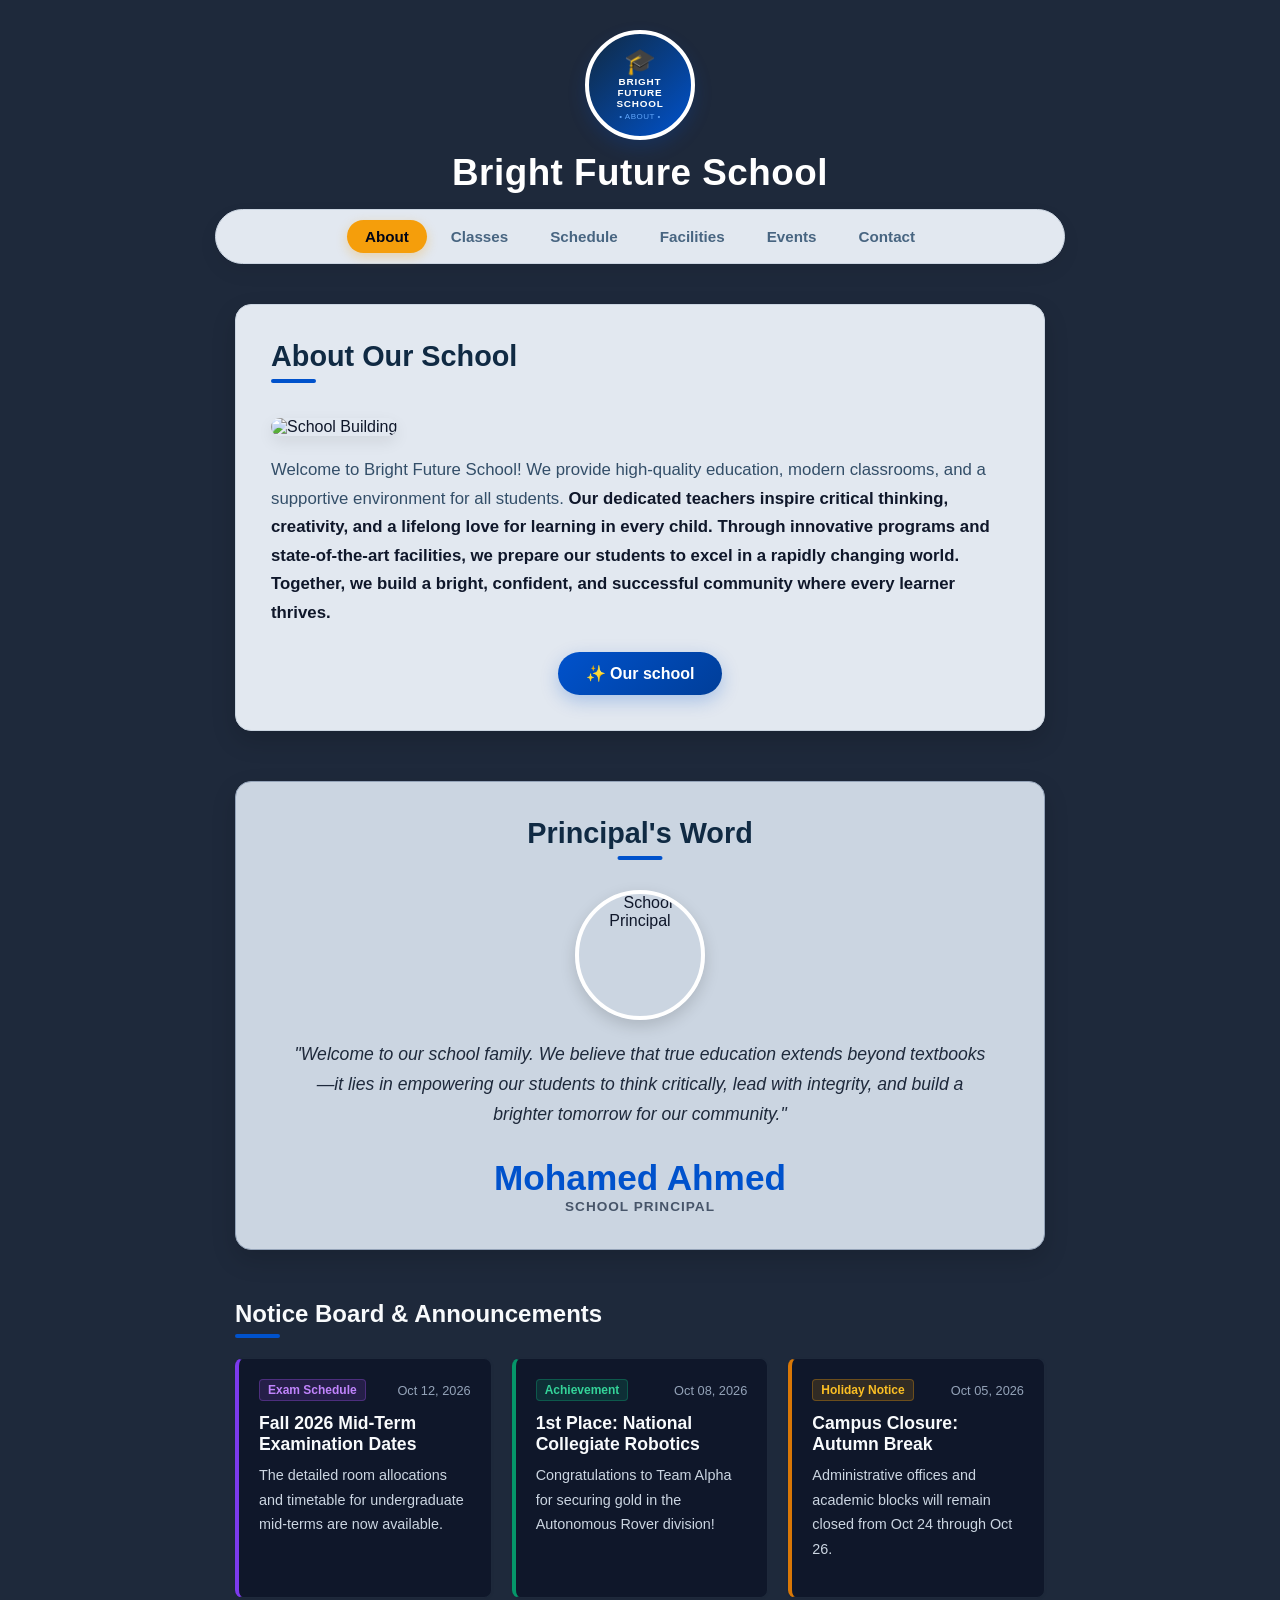
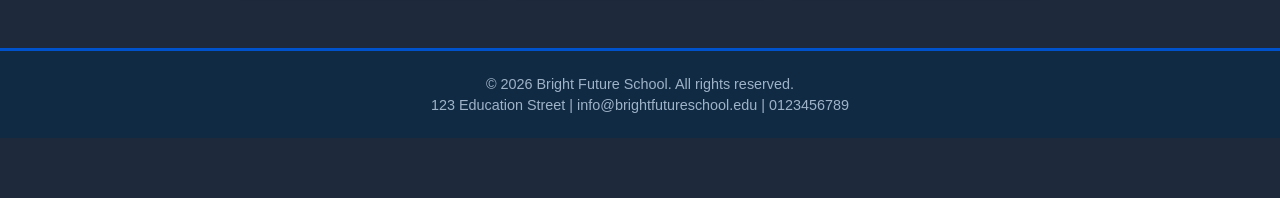
==== index.html @ 0cb7887f "Change body background color to lighter dark blue" ====
<!DOCTYPE html>
<html lang="en">
<head>
    <title>Bright Future School - Home</title>
    <meta charset="utf-8">
    <meta name="viewport" content="width=device-width, initial-scale=1.0">

    <style>
        /* --- RESET & BASE STYLES --- */
        * {
            margin: 0;
            padding: 0;
            box-sizing: border-box;
            font-family: 'Segoe UI', Tahoma, Geneva, Verdana, sans-serif;
            scroll-behavior: smooth;
        }

        body {
            background: #1e293b; /* Lighter dark blue (Slate 800) */
            color: #f8fafc;
            min-height: 100vh;
            padding-bottom: 60px;
        }

        /* --- BRANDING & HEADER --- */
        .header-container {
            display: flex;
            flex-direction: column;
            align-items: center;
            padding: 30px 20px 15px 20px;
            gap: 12px;
        }

        /* Circular Logo Styling */
        .school-logo {
            width: 110px;
            height: 110px;
            border-radius: 50%;
            background: linear-gradient(135deg, #102a43, #0052cc);
            border: 4px solid #ffffff;
            box-shadow: 0 8px 18px rgba(0, 82, 204, 0.2);
            display: flex;
            flex-direction: column;
            justify-content: center;
            align-items: center;
            text-align: center;
            color: #ffffff;
            padding: 10px;
            transition: transform 0.3s ease;
        }

        .school-logo:hover {
            transform: scale(1.05) rotate(2deg);
        }

        .logo-icon {
            font-size: 1.6rem;
            line-height: 1;
            margin-bottom: 2px;
        }

        .logo-text {
            font-size: 0.62rem;
            font-weight: 800;
            text-transform: uppercase;
            letter-spacing: 0.8px;
            line-height: 1.1;
        }

        .logo-section-tag {
            font-size: 0.5rem;
            color: #60a5fa;
            text-transform: uppercase;
            letter-spacing: 0.5px;
            margin-top: 2px;
        }

        h1 {
            text-align: center;
            font-size: 2.3rem;
            color: #ffffff;
            font-weight: 800;
            letter-spacing: 0.5px;
        }

        /* --- STYLISH NAVIGATION BAR --- */
        nav {
            background: #e2e8f0;
            max-width: 850px;
            margin: 0 auto 40px auto;
            padding: 10px 15px;
            border-radius: 50px;
            box-shadow: 0 8px 20px rgba(0, 0, 0, 0.06);
            display: flex;
            justify-content: center;
            align-items: center;
            flex-wrap: wrap;
            gap: 6px;
            border: 1px solid #cbd5e1;
            position: sticky;
            top: 15px;
            z-index: 1000;
        }

        nav a {
            color: #486581;
            text-decoration: none;
            font-weight: 600;
            font-size: 0.95rem;
            padding: 8px 18px;
            border-radius: 25px;
            transition: all 0.25s ease-in-out;
        }

        nav a:hover {
            color: #0f172a;
            background-color: #cbd5e1;
        }

        nav a.active {
            color: #020617;
            background-color: #f59e0b;
            box-shadow: 0 4px 12px rgba(245, 158, 11, 0.3);
        }

        /* --- CONTENT CARD CONTAINER --- */
        .content-box {
            max-width: 850px;
            margin: 0 auto 50px auto;
            padding: 0 20px;
        }

        section#about {
            background: #e2e8f0; /* Slate Silver Section */
            border-radius: 16px;
            padding: 35px;
            box-shadow: 0 10px 25px rgba(0, 0, 0, 0.15);
            border: 1px solid #cbd5e1;
            color: #0f172a;
        }

        section h2 {
            font-size: 1.8rem;
            color: #102a43;
            margin-bottom: 20px;
            position: relative;
            padding-bottom: 10px;
        }

        section h2::after {
            content: '';
            position: absolute;
            bottom: 0;
            left: 0;
            width: 45px;
            height: 4px;
            background: #0052cc;
            border-radius: 2px;
        }

        .section-img {
            width: 100%;
            height: 280px;
            object-fit: cover;
            border-radius: 12px;
            margin: 15px 0 20px 0;
            box-shadow: 0 6px 16px rgba(0, 0, 0, 0.08);
        }

        section p {
            font-size: 1.05rem;
            line-height: 1.7;
            color: #334e68;
        }

        /* Highlighted Sentence Styles: Bold Navy Blue */
        section#about p span {
            color: #0f172a !important;
            font-weight: 700;
        }

        /* --- PRINCIPAL SECTION STYLES --- */
.principal-section {
    background: #cbd5e1; /* Gray background */
    border-radius: 16px;
    padding: 35px;
    box-shadow: 0 10px 25px rgba(0, 0, 0, 0.15);
    border: 1px solid #94a3b8;
    color: #0f172a;
    display: flex;
    flex-direction: column;
    align-items: center;
    text-align: center;
}

.principal-section h2 {
    font-size: 1.8rem;
    color: #102a43;
    margin-bottom: 20px;
    position: relative;
    padding-bottom: 10px;
    width: 100%;
}

.principal-section h2::after {
    content: '';
    position: absolute;
    bottom: 0;
    left: 50%;
    transform: translateX(-50%);
    width: 45px;
    height: 4px;
    background: #0052cc;
    border-radius: 2px;
}

.principal-img {
    width: 130px;
    height: 130px;
    border-radius: 50%;
    object-fit: cover;
    border: 4px solid #ffffff;
    box-shadow: 0 6px 16px rgba(0, 0, 0, 0.15);
    margin: 10px 0 20px 0;
}

.principal-quote {
    font-size: 1.1rem;
    line-height: 1.7;
    color: #1e293b;
    font-style: italic;
    max-width: 700px;
    margin-bottom: 20px;
}

.principal-signature {
    margin-top: 10px;
}

.signature-name {
    font-family: 'Brush Script MT', 'Caveat', cursive, sans-serif;
    font-size: 2.2rem;
    color: #0052cc;
    font-weight: bold;
    line-height: 1;
}

.signature-title {
    font-size: 0.85rem;
    font-weight: 700;
    color: #475569;
    text-transform: uppercase;
    letter-spacing: 1px;
    margin-top: 4px;
}
        /* --- AI GALLERY BUTTON --- */
        .btn-container {
            margin-top: 25px;
            text-align: center;
        }

        .ai-btn {
            background: linear-gradient(135deg, #0052cc, #003e99);
            color: #ffffff;
            font-size: 1rem;
            font-weight: 600;
            padding: 12px 28px;
            border: none;
            border-radius: 30px;
            cursor: pointer;
            box-shadow: 0 6px 18px rgba(0, 82, 204, 0.25);
            transition: all 0.3s ease;
            display: inline-flex;
            align-items: center;
            gap: 8px;
        }

        .ai-btn:hover {
            background: linear-gradient(135deg, #003e99, #102a43);
            transform: translateY(-2px);
            box-shadow: 0 8px 22px rgba(0, 82, 204, 0.35);
        }

        /* Hidden Gallery Grid */
        .ai-gallery {
            display: none;
            grid-template-columns: repeat(auto-fit, minmax(220px, 1fr));
            gap: 15px;
            margin-top: 25px;
            padding-top: 20px;
            border-top: 1px solid #cbd5e1;
        }

        .ai-gallery.show {
            display: grid;
            animation: fadeIn 0.5s ease-in-out;
        }

        .gallery-card {
            background: #ffffff;
            border-radius: 12px;
            overflow: hidden;
            box-shadow: 0 4px 12px rgba(0, 0, 0, 0.05);
            border: 1px solid #cbd5e1;
        }

        .gallery-card img {
            width: 100%;
            height: 160px;
            object-fit: cover;
        }

        .gallery-card p {
            padding: 10px 12px;
            font-size: 0.88rem;
            font-weight: 600;
            text-align: center;
            color: #243b53;
        }

        @keyframes fadeIn {
            from { opacity: 0; transform: translateY(10px); }
            to { opacity: 1; transform: translateY(0); }
        }

        /* --- ANNOUNCEMENTS SECTION STYLES --- */
        .announcements-container {
            font-family: system-ui, -apple-system, sans-serif;
            max-width: 850px;
            margin: 0 auto;
            padding: 0 20px;
        }

        .section-header {
            display: flex;
            justify-content: space-between;
            align-items: center;
            margin-bottom: 20px;
        }

        .section-header h2 {
            font-size: 1.5rem;
            color: #f8fafc;
            margin: 0;
        }

        .cards-grid {
            display: grid;
            grid-template-columns: repeat(auto-fit, minmax(250px, 1fr));
            gap: 20px;
        }

        .announcement-card {
            background: #0f172a;
            border: 1px solid #1e293b;
            border-left-width: 4px;
            border-radius: 8px;
            padding: 20px;
            display: flex;
            flex-direction: column;
            box-shadow: 0 1px 3px rgba(0,0,0,0.05);
            transition: transform 0.2s ease, box-shadow 0.2s ease;
        }

        .announcement-card:hover {
            transform: translateY(-2px);
            box-shadow: 0 10px 15px -3px rgba(0,0,0,0.3);
        }

        .exam-border { border-left-color: #7c3aed; }
        .achievement-border { border-left-color: #059669; }
        .holiday-border { border-left-color: #d97706; }

        .card-meta {
            display: flex;
            justify-content: space-between;
            align-items: center;
            margin-bottom: 12px;
        }

        .pill-exam { 
            background: rgba(168, 85, 247, 0.15); 
            color: #c084fc; 
            border: 1px solid rgba(168, 85, 247, 0.3); 
            font-size: 0.75rem; font-weight: 700; padding: 3px 8px; border-radius: 4px;
        }

        .pill-achievement { 
            background: rgba(16, 185, 129, 0.15); 
            color: #34d399; 
            border: 1px solid rgba(16, 185, 129, 0.3); 
            font-size: 0.75rem; font-weight: 700; padding: 3px 8px; border-radius: 4px;
        }

        .pill-holiday { 
            background: rgba(245, 158, 11, 0.15); 
            color: #fbbf24; 
            border: 1px solid rgba(245, 158, 11, 0.3); 
            font-size: 0.75rem; font-weight: 700; padding: 3px 8px; border-radius: 4px;
        }

        time {
            font-size: 0.8rem;
            color: #94a3b8;
        }

        .announcement-card h3 {
            color: #f8fafc;
            font-size: 1.1rem;
            margin-bottom: 8px;
        }

        .announcement-card p {
            color: #cbd5e1;
            font-size: 0.9rem;
            margin-bottom: 16px;
        }

        /* Footer Styling */
        footer {
            background-color: #102a43;
            color: #9fb3c8;
            text-align: center;
            padding: 20px;
            font-size: 0.9rem;
            margin-top: 50px;
            border-top: 3px solid #0052cc;
        }

        footer p {
            margin: 5px 0;
        }

        /* --- RESPONSIVE DESIGN --- */
        @media (max-width: 600px) {
            h1 { font-size: 1.8rem; }
            nav { border-radius: 16px; padding: 8px; }
            nav a { padding: 6px 12px; font-size: 0.85rem; }
            .school-logo { width: 95px; height: 95px; }
            .logo-text { font-size: 0.55rem; }
        }
    </style>
</head>
<body>

    <!-- Header with Circle Logo -->
    <div class="header-container">
        <div class="school-logo">
            <span class="logo-icon">🎓</span>
            <span class="logo-text">Bright Future<br>School</span>
            <span class="logo-section-tag">• ABOUT •</span>
        </div>
        <h1>Bright Future School</h1>
    </div>

    <!-- Navigation bar -->
    <nav>
        <a href="index.html" class="active">About</a>
        <a href="classes.html">Classes</a>
        <a href="schedule.html">Schedule</a>
        <a href="facilities.html">Facilities</a>
        <a href="events.html">Events</a>
        <a href="contact.html">Contact</a>
    </nav>

    <!-- Section 1: Main Content Box -->
    <div class="content-box">
        <section id="about">
            <h2>About Our School</h2>
            <img src="https://images.unsplash.com/photo-1580582932707-520aed937b7b?auto=format&fit=crop&w=600&h=200&q=80" alt="School Building" class="section-img">
            <p> Welcome to Bright Future School! We provide high-quality education, modern classrooms, and a supportive environment for all students. 
                <span>Our dedicated teachers inspire critical thinking, creativity, and a lifelong love for learning in every child.</span> 
                <span>Through innovative programs and state-of-the-art facilities, we prepare our students to excel in a rapidly changing world.</span> 
                <span>Together, we build a bright, confident, and successful community where every learner thrives.</span>
            </p>

            <!-- Interactive AI Photos Button -->
            <div class="btn-container">
                <button class="ai-btn" onclick="toggleGallery()">✨ Our school</button>
            </div>

            <!-- AI Photo Gallery Section -->
            <div class="ai-gallery" id="aiGallery">
                <div class="gallery-card">
                    <img src="https://images.unsplash.com/photo-1562774053-701939374585?auto=format&fit=crop&w=500&q=80" alt="AI Science Campus">
                    <p>Modern Science Wing</p>
                </div>
                
                <div class="gallery-card">
                    <img src="https://images.unsplash.com/photo-1509062522246-3755977927d7?auto=format&fit=crop&w=500&q=80" alt="AI Smart Classroom">
                    <p>Interactive Smart Lab</p>
                </div>
            </div>
        </section>
    </div>
    <!-- Section 2: Principal's Message -->
    <div class="content-box">
        <section class="principal-section">
            <h2>Principal's Word</h2>
            
            <!-- Male Principal Photo -->
            <img src="https://images.unsplash.com/photo-1560250097-0b93528c311a?auto=format&fit=crop&w=300&h=300&q=80" alt="School Principal" class="principal-img">
            
            <!-- Principal's Quote -->
            <p class="principal-quote">
                "Welcome to our school family. We believe that true education extends beyond textbooks—it lies in empowering our students to think critically, lead with integrity, and build a brighter tomorrow for our community."
            </p>
            
            <!-- Principal Signature -->
            <div class="principal-signature">
                <div class="signature-name">Mohamed Ahmed</div>
                <div class="signature-title">School Principal</div>
            </div>
        </section>
    </div>

    <!-- Section 3: Notice Board & Announcements -->
    <section class="announcements-container">
        <div class="section-header">
            <h2>Notice Board & Announcements</h2>
        </div>

        <div class="cards-grid">
            <!-- Exam Schedule Card -->
            <article class="announcement-card exam-border">
                <div class="card-meta">
                    <span class="pill pill-exam">Exam Schedule</span>
                    <time>Oct 12, 2026</time>
                </div>
                <h3>Fall 2026 Mid-Term Examination Dates</h3>
                <p>The detailed room allocations and timetable for undergraduate mid-terms are now available.</p>
                <div class="card-footer"></div>
            </article>

            <!-- Achievement Card -->
            <article class="announcement-card achievement-border">
                <div class="card-meta">
                    <span class="pill pill-achievement">Achievement</span>
                    <time>Oct 08, 2026</time>
                </div>
                <h3>1st Place: National Collegiate Robotics</h3>
                <p>Congratulations to Team Alpha for securing gold in the Autonomous Rover division!</p>
                <div class="card-footer"></div>
            </article>

            <!-- Holiday Reminder Card -->
            <article class="announcement-card holiday-border">
                <div class="card-meta">
                    <span class="pill pill-holiday">Holiday Notice</span>
                    <time>Oct 05, 2026</time>
                </div>
                <h3>Campus Closure: Autumn Break</h3>
                <p>Administrative offices and academic blocks will remain closed from Oct 24 through Oct 26.</p>
                <div class="card-footer"></div>
            </article>
        </div>
    </section>

    <!-- Footer -->
    <footer>
        <div class="footer-content">
            <p>&copy; 2026 Bright Future School. All rights reserved.</p>
            <p>123 Education Street | info@brightfutureschool.edu | 0123456789</p>
        </div>
    </footer>

    <!-- Script to Handle Photo Display -->
    <script>
        function toggleGallery() {
            const gallery = document.getElementById('aiGallery');
            gallery.classList.toggle('show');
        }
    </script>

</body>
</html>
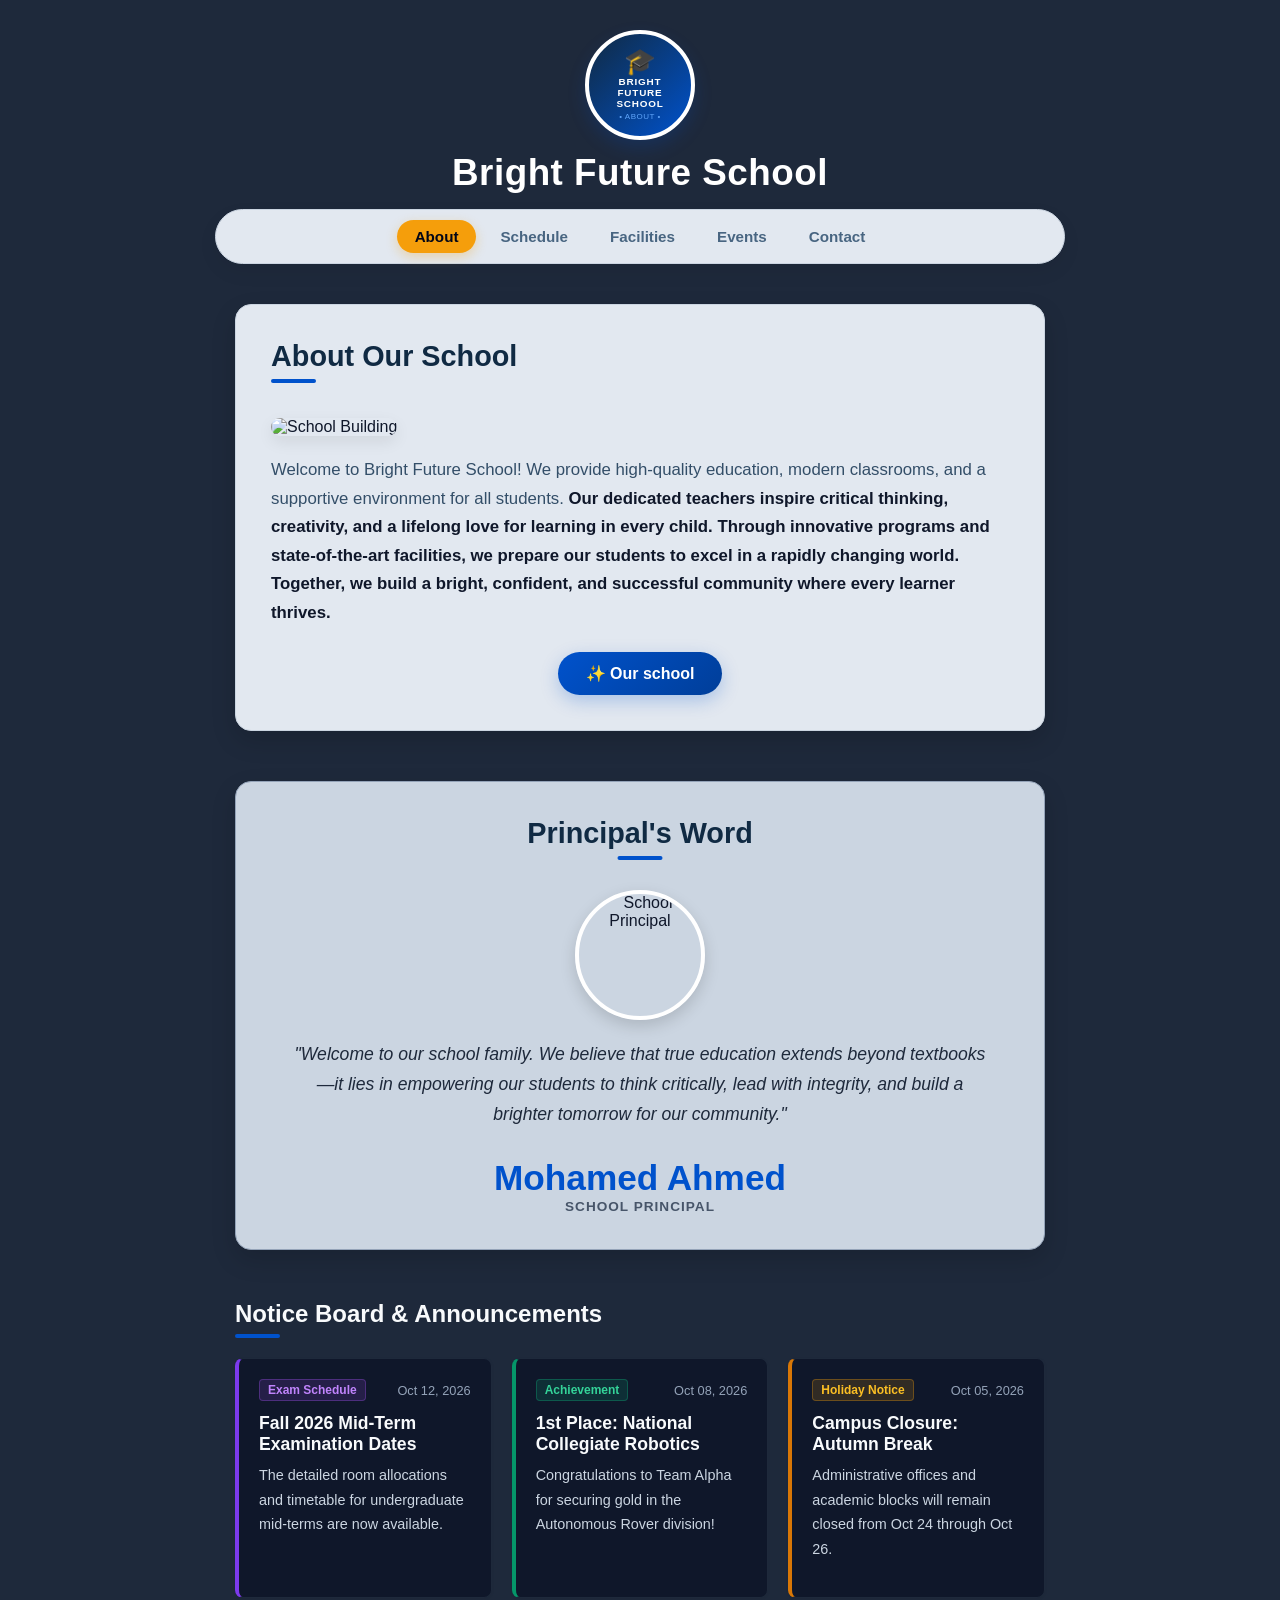
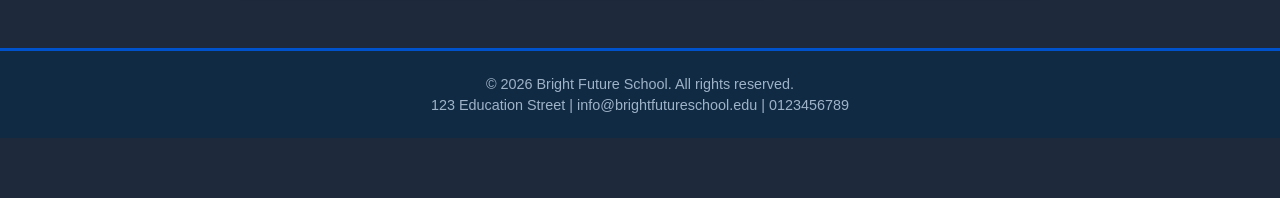
==== commit c39878e7: "Remove 'Classes' link from navigation bar" ====
--- a/index.html
+++ b/index.html
@@ -456,7 +456,6 @@
     <!-- Navigation bar -->
     <nav>
         <a href="index.html" class="active">About</a>
-        <a href="classes.html">Classes</a>
         <a href="schedule.html">Schedule</a>
         <a href="facilities.html">Facilities</a>
         <a href="events.html">Events</a>
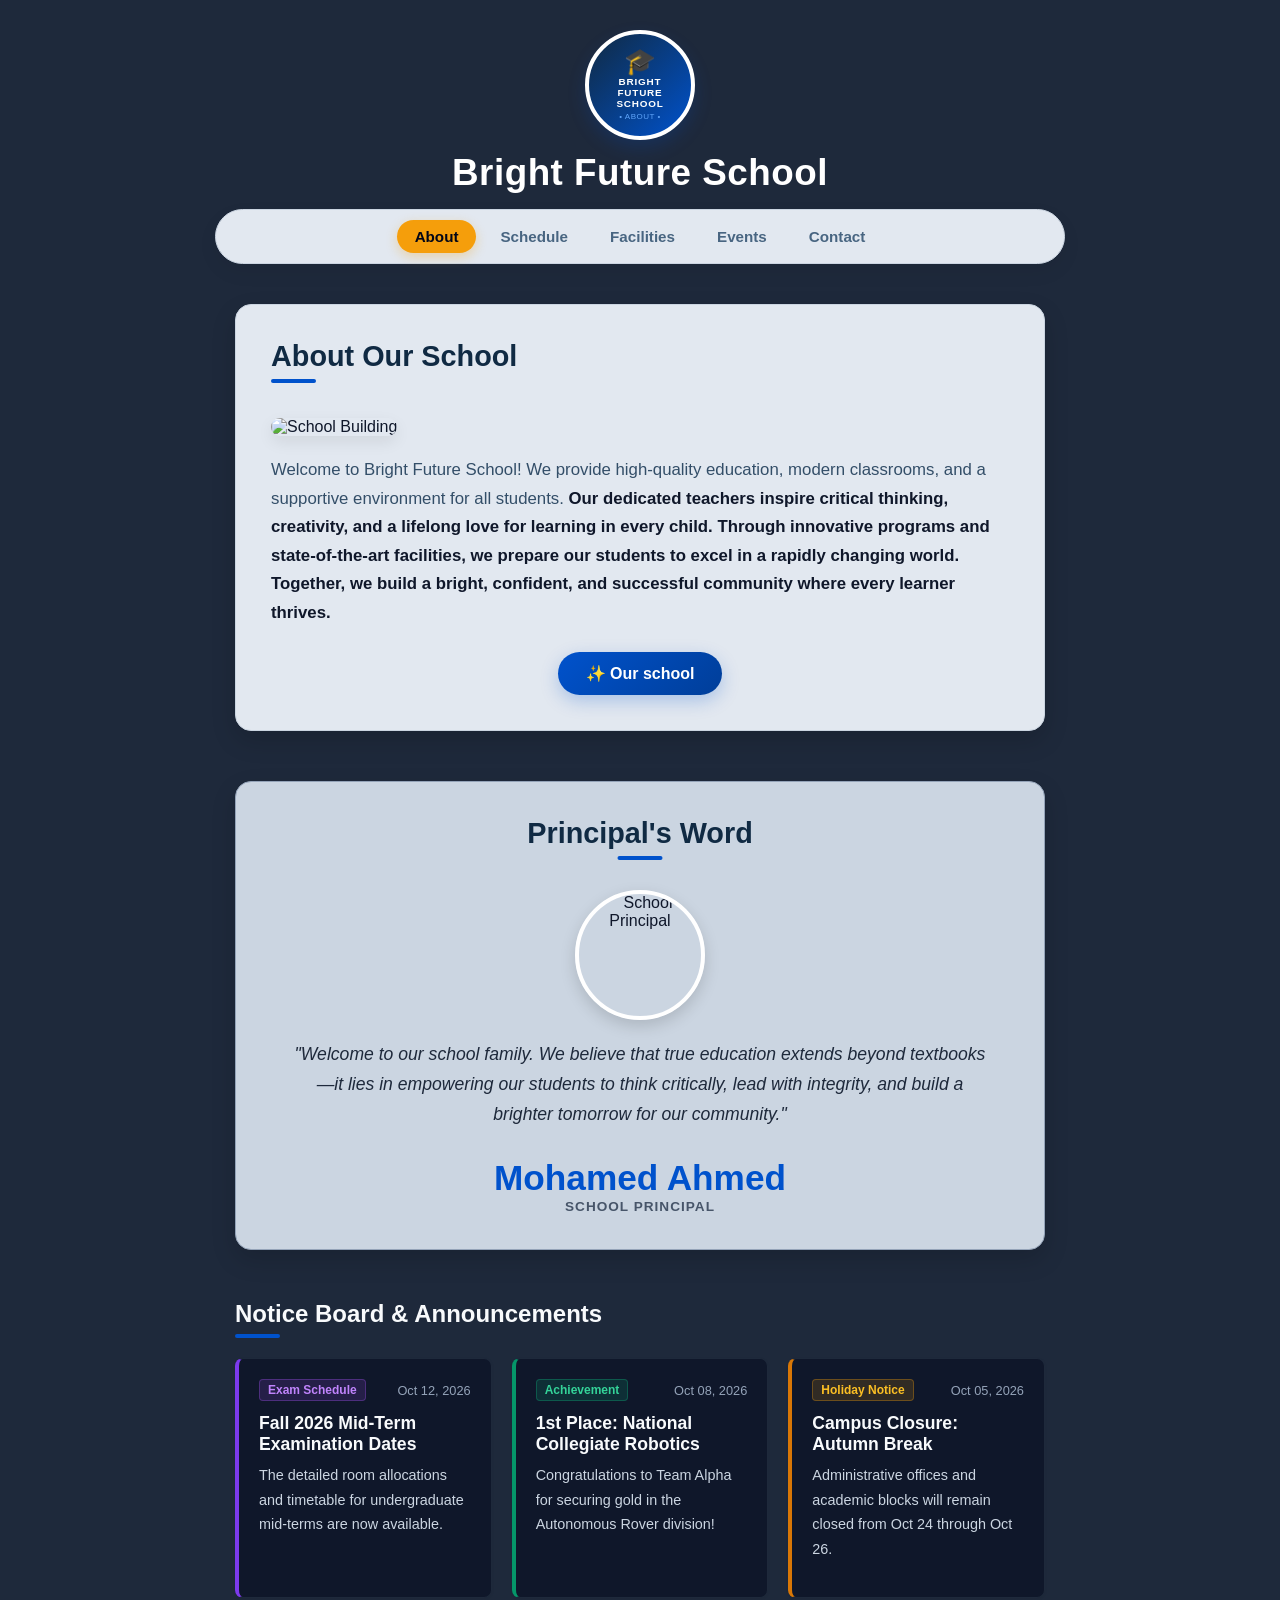
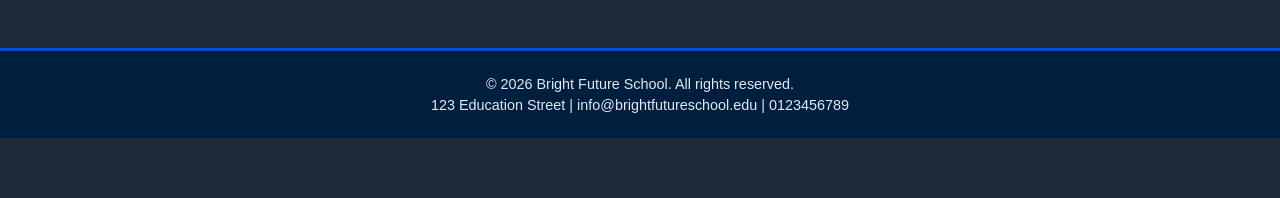
==== commit a7353be2: "Update index.html" ====
--- a/index.html
+++ b/index.html
@@ -418,8 +418,8 @@
 
         /* Footer Styling */
         footer {
-            background-color: #102a43;
-            color: #9fb3c8;
+            background-color: #001f3f; /* Deep Navy Blue */
+            color: #e2e8f0;
             text-align: center;
             padding: 20px;
             font-size: 0.9rem;
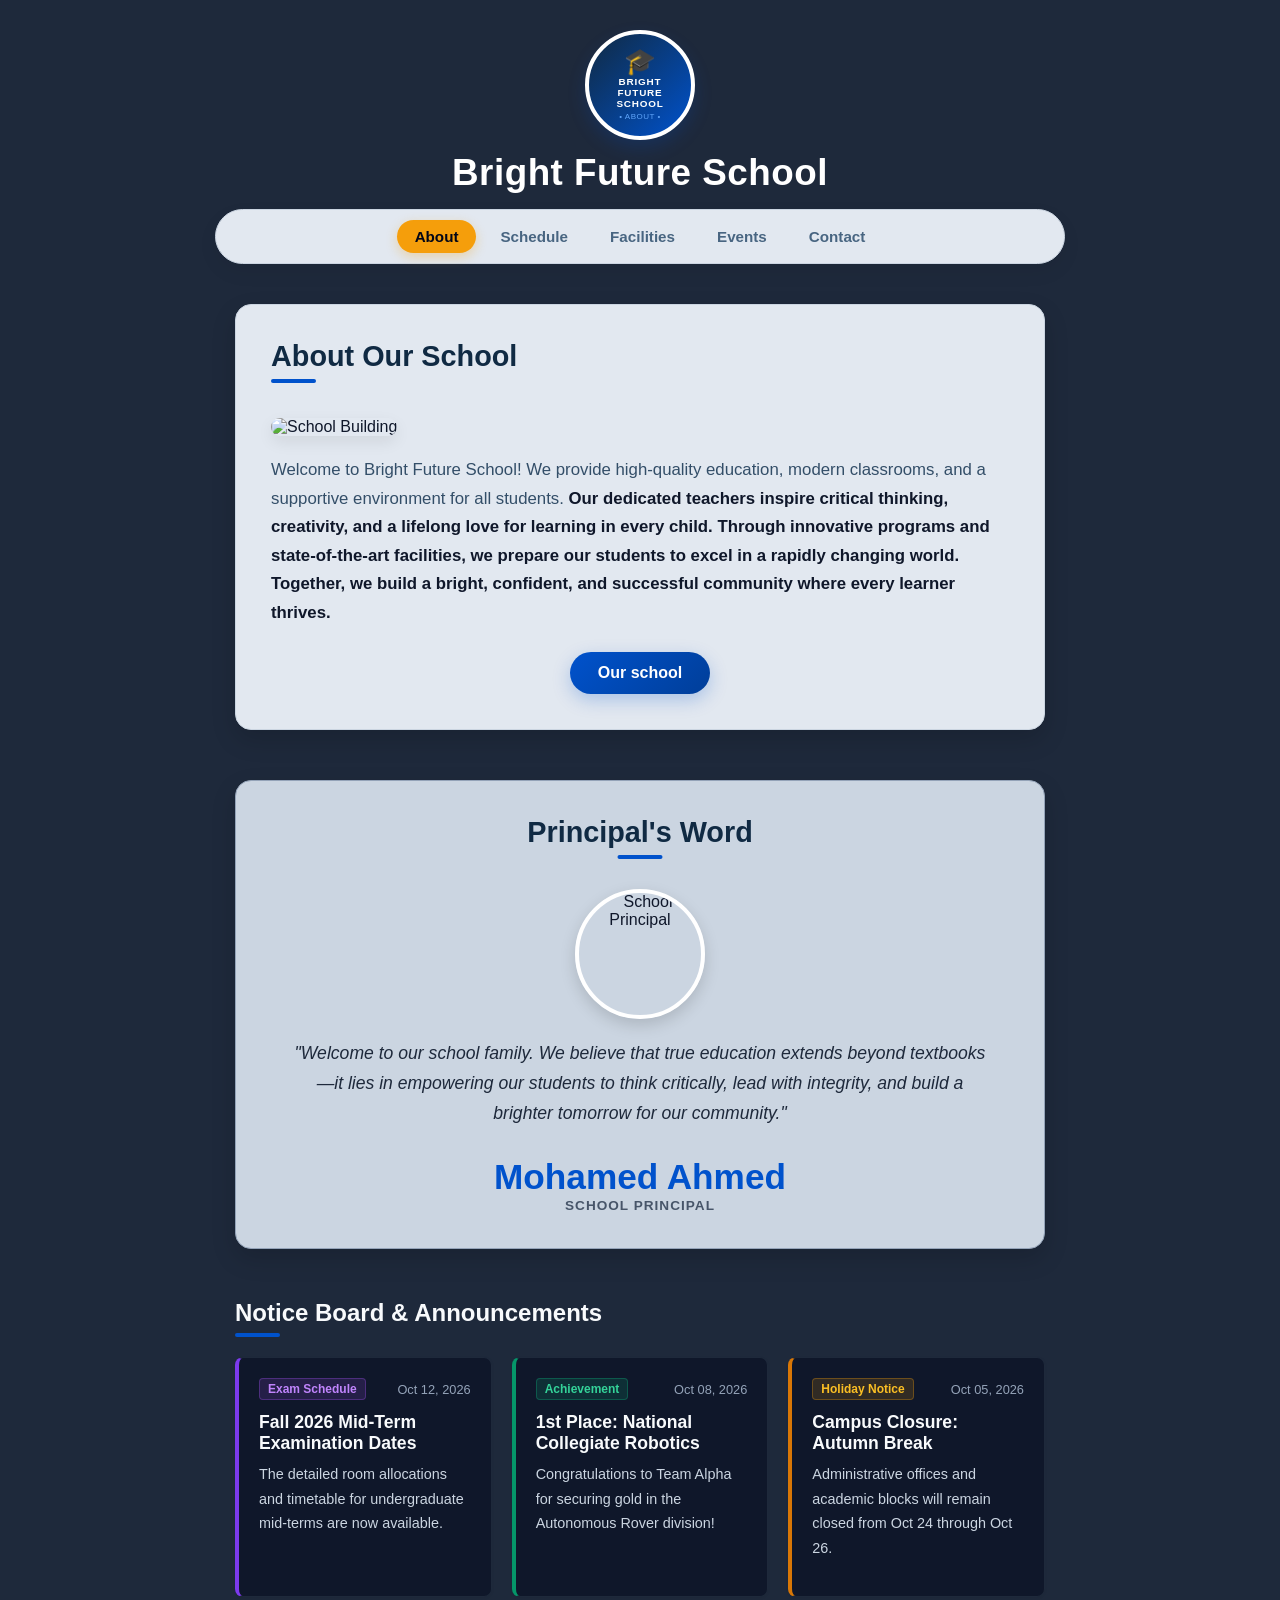
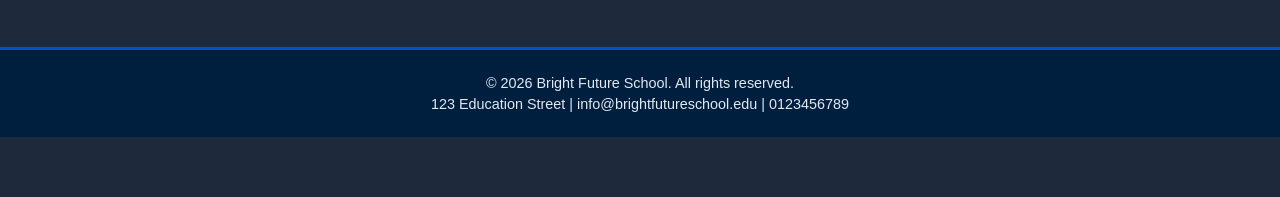
==== commit cc730964: "Remove emoji from AI Photos button" ====
--- a/index.html
+++ b/index.html
@@ -475,7 +475,7 @@
 
             <!-- Interactive AI Photos Button -->
             <div class="btn-container">
-                <button class="ai-btn" onclick="toggleGallery()">✨ Our school</button>
+                <button class="ai-btn" onclick="toggleGallery()"> Our school</button>
             </div>
 
             <!-- AI Photo Gallery Section -->
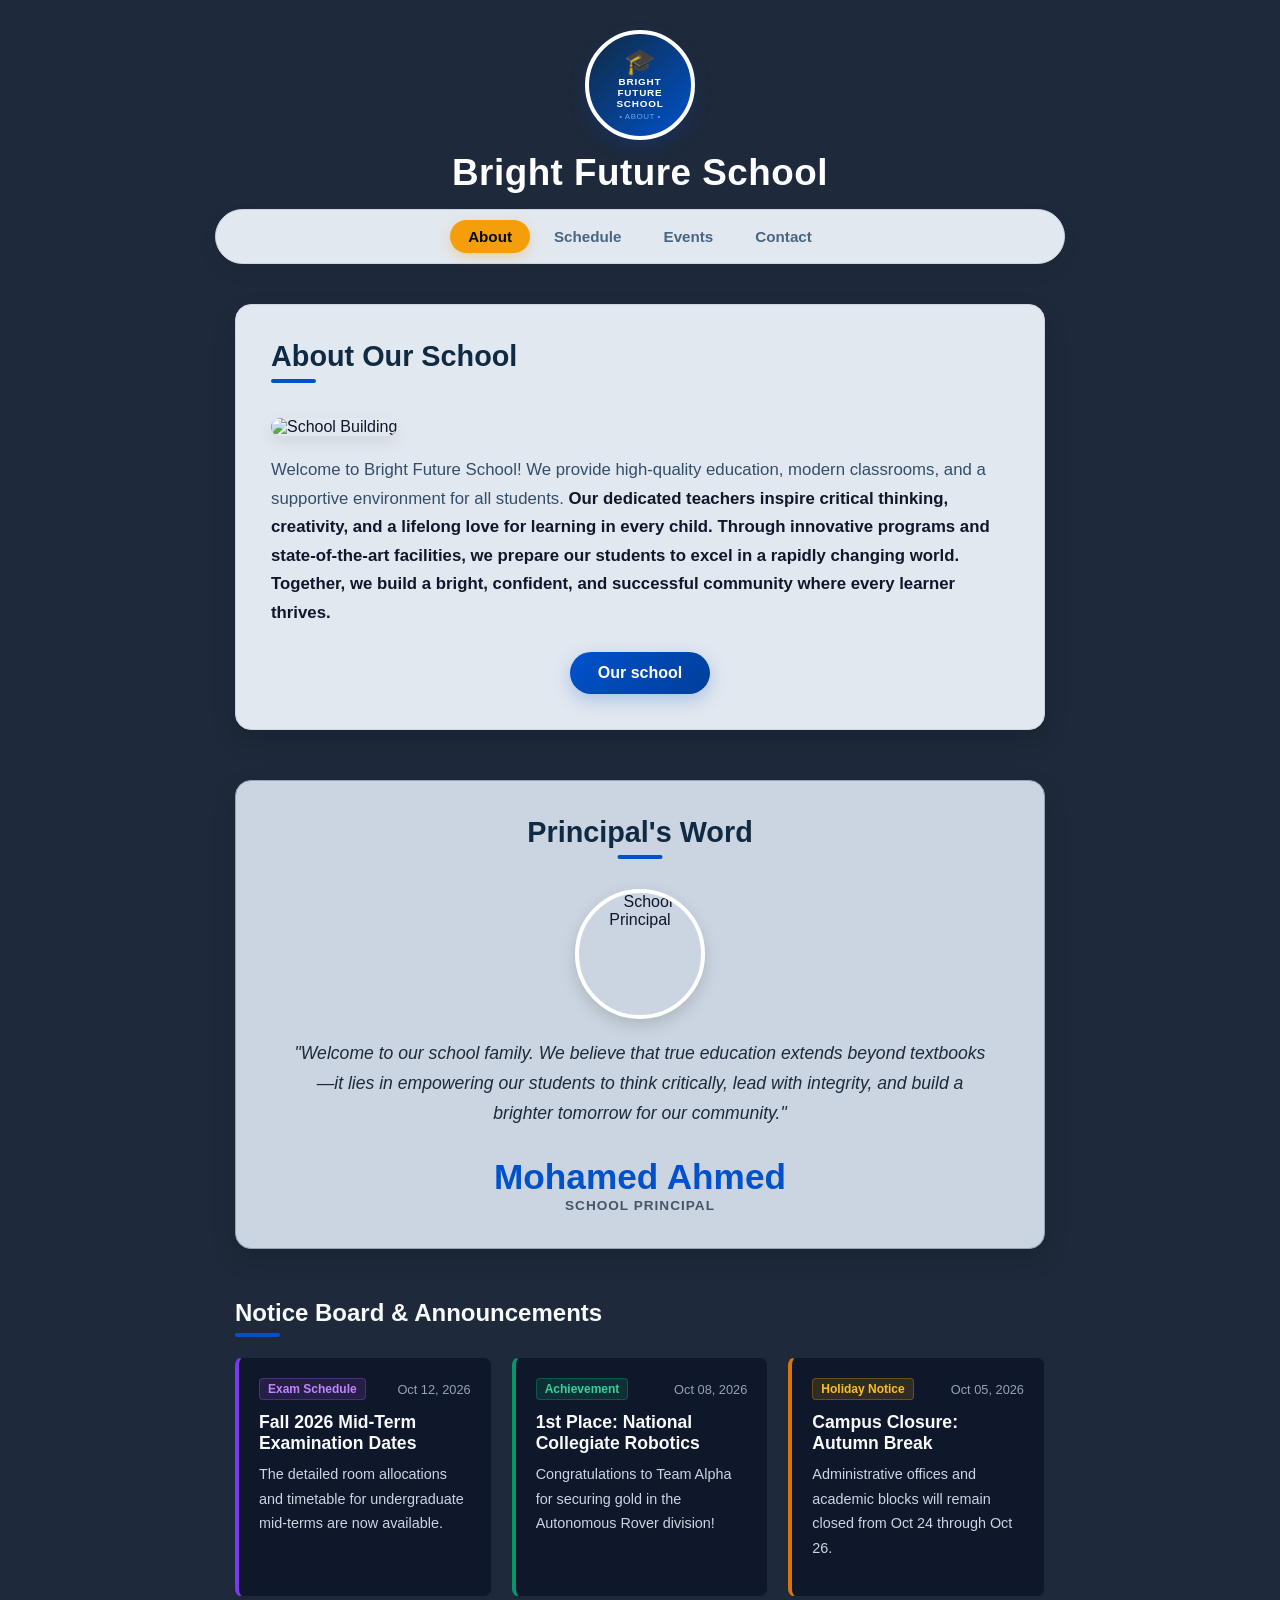
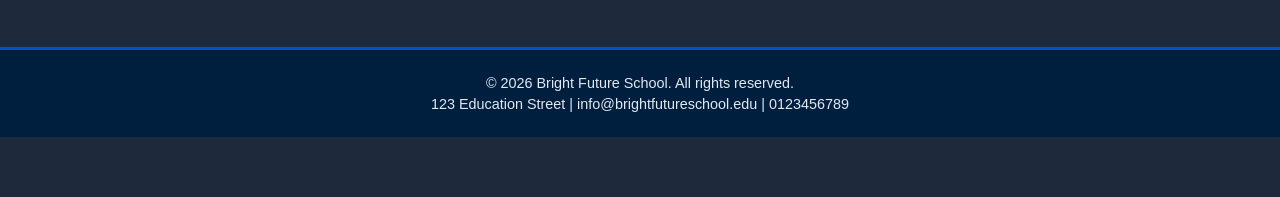
==== commit bb54c5fe: "Remove Facilities link from navigation bar" ====
--- a/index.html
+++ b/index.html
@@ -457,7 +457,6 @@
     <nav>
         <a href="index.html" class="active">About</a>
         <a href="schedule.html">Schedule</a>
-        <a href="facilities.html">Facilities</a>
         <a href="events.html">Events</a>
         <a href="contact.html">Contact</a>
     </nav>
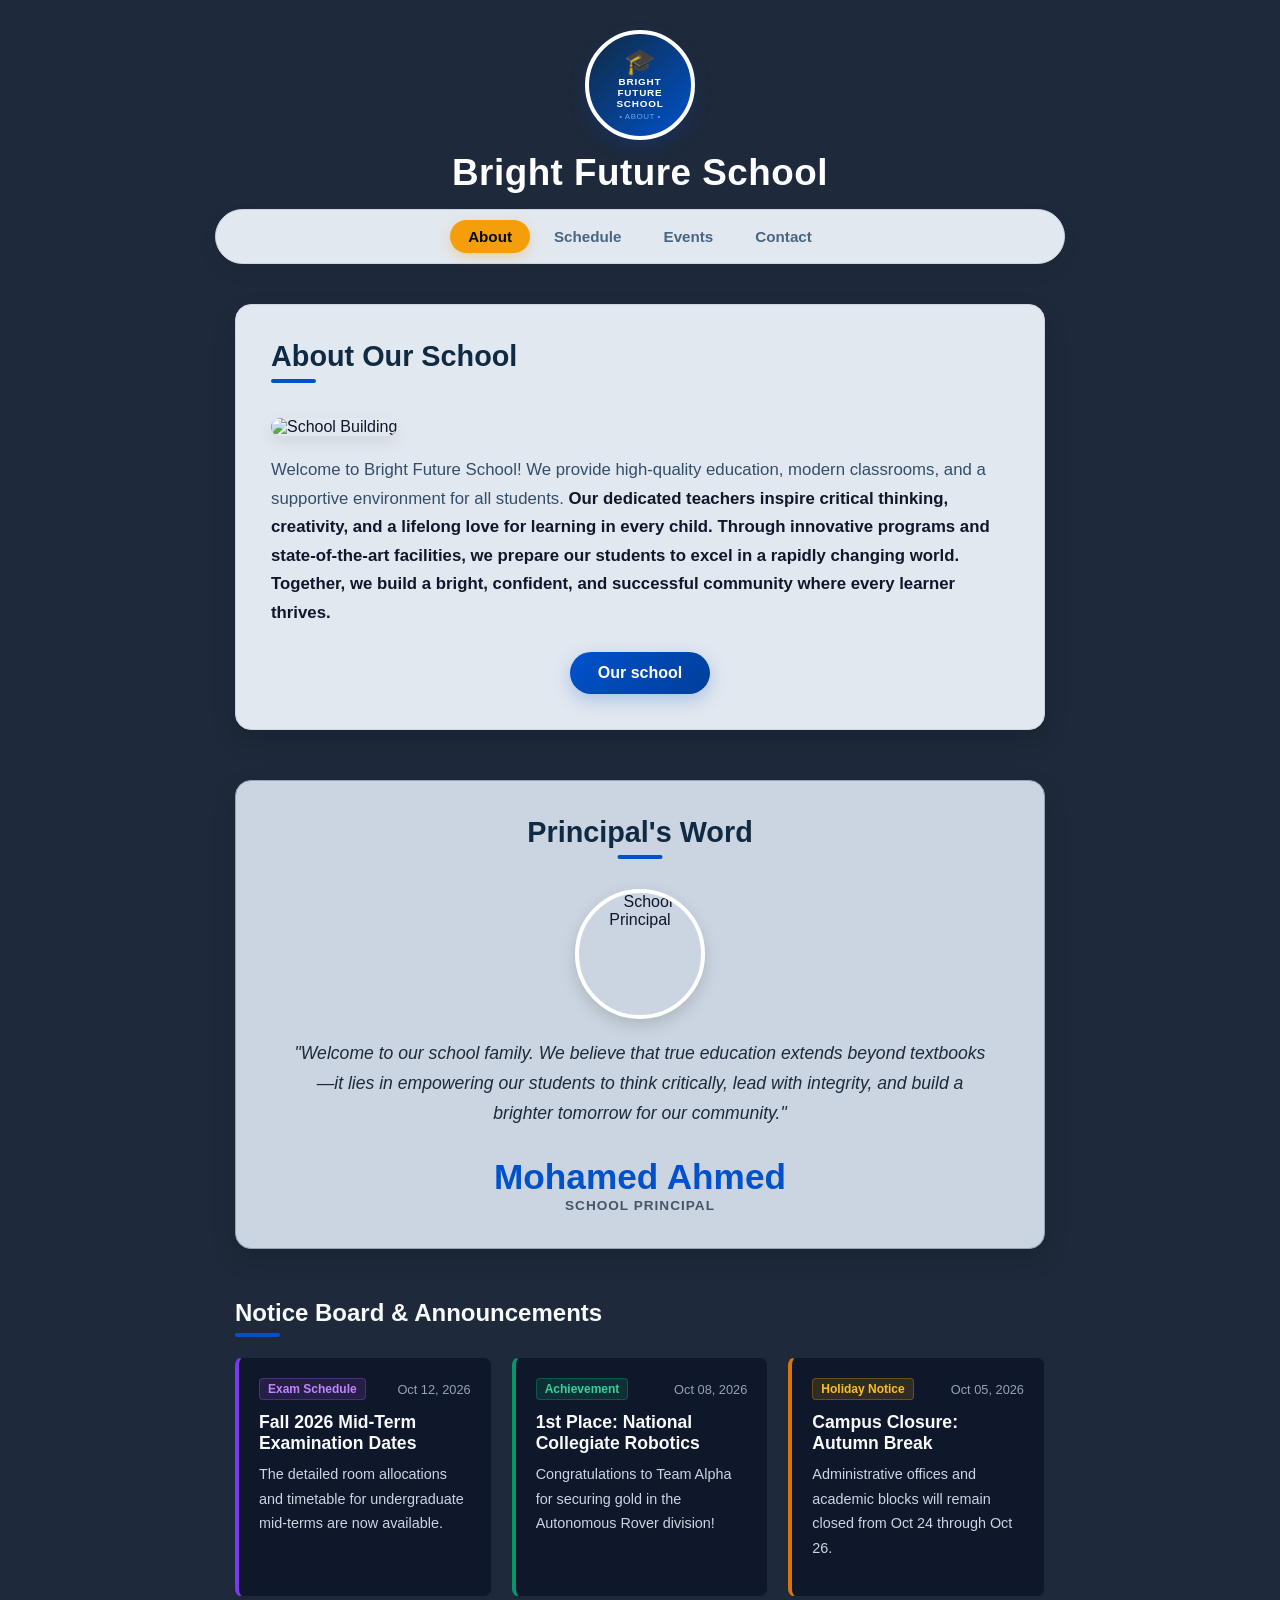
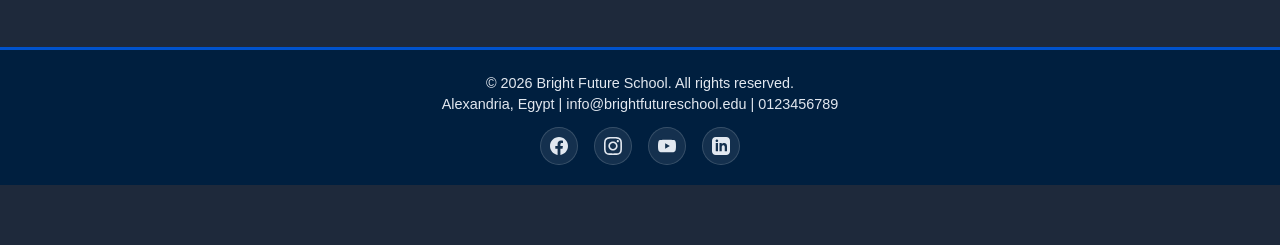
==== commit f528d3d3: "Implement footer with social media links Added social media icons to the footer with links to Facebo" ====
--- a/index.html
+++ b/index.html
@@ -430,6 +430,42 @@
         footer p {
             margin: 5px 0;
         }
+        
+        /* Footer Social Media Icons */
+.social-links {
+    display: flex;
+    justify-content: center;
+    align-items: center;
+    gap: 16px;
+    margin-top: 15px;
+}
+
+.social-icon {
+    display: inline-flex;
+    align-items: center;
+    justify-content: center;
+    width: 38px;
+    height: 38px;
+    background-color: rgba(255, 255, 255, 0.08);
+    border-radius: 50%;
+    color: #e2e8f0;
+    transition: all 0.3s ease;
+    border: 1px solid rgba(255, 255, 255, 0.15);
+}
+
+.social-icon svg {
+    width: 18px;
+    height: 18px;
+    fill: currentColor;
+}
+
+.social-icon:hover {
+    background-color: #0052cc;
+    color: #ffffff;
+    transform: translateY(-3px);
+    box-shadow: 0 4px 12px rgba(0, 82, 204, 0.4);
+    border-color: #0052cc;
+}
 
         /* --- RESPONSIVE DESIGN --- */
         @media (max-width: 600px) {
@@ -481,7 +517,7 @@
             <div class="ai-gallery" id="aiGallery">
                 <div class="gallery-card">
                     <img src="https://images.unsplash.com/photo-1562774053-701939374585?auto=format&fit=crop&w=500&q=80" alt="AI Science Campus">
-                    <p>Modern Science Wing</p>
+                    <p>Our school from outside</p>
                 </div>
                 
                 <div class="gallery-card">
@@ -554,13 +590,35 @@
         </div>
     </section>
 
-    <!-- Footer -->
     <footer>
-        <div class="footer-content">
-            <p>&copy; 2026 Bright Future School. All rights reserved.</p>
-            <p>123 Education Street | info@brightfutureschool.edu | 0123456789</p>
+    <div class="footer-content">
+        <p>&copy; 2026 Bright Future School. All rights reserved.</p>
+        <p>Alexandria, Egypt | info@brightfutureschool.edu | 0123456789</p>
+
+        <!-- Social Media Icons -->
+        <div class="social-links">
+            <!-- Facebook -->
+            <a href="https://facebook.com" target="_blank" rel="noopener noreferrer" class="social-icon" aria-label="Facebook">
+                <svg viewBox="0 0 24 24"><path d="M24 12.073c0-6.627-5.373-12-12-12s-12 5.373-12 12c0 5.99 4.388 10.954 10.125 11.854v-8.385H7.078v-3.47h3.047V9.43c0-3.007 1.792-4.669 4.533-4.669 1.312 0 2.686.235 2.686.235v2.953H15.83c-1.491 0-1.956.925-1.956 1.874v2.25h3.328l-.532 3.47h-2.796v8.385C19.612 23.027 24 18.062 24 12.073z"/></svg>
+            </a>
+
+            <!-- Instagram -->
+            <a href="https://instagram.com" target="_blank" rel="noopener noreferrer" class="social-icon" aria-label="Instagram">
+                <svg viewBox="0 0 24 24"><path d="M12 2.163c3.204 0 3.584.012 4.85.07 3.252.148 4.771 1.691 4.919 4.919.058 1.265.069 1.645.069 4.849 0 3.205-.012 3.584-.069 4.849-.149 3.225-1.664 4.771-4.919 4.919-1.266.058-1.644.07-4.85.07-3.204 0-3.584-.012-4.849-.07-3.26-.149-4.771-1.699-4.919-4.92-.058-1.265-.07-1.644-.07-4.849 0-3.204.013-3.583.07-4.849.149-3.227 1.664-4.771 4.919-4.919 1.266-.057 1.645-.069 4.849-.069zm0-2.163c-3.259 0-3.667.014-4.947.072-4.358.2-6.78 2.618-6.98 6.98-.059 1.281-.073 1.689-.073 4.948 0 3.259.014 3.668.072 4.948.2 4.358 2.618 6.78 6.98 6.98 1.281.058 1.689.072 4.948.072 3.259 0 3.668-.014 4.948-.072 4.354-.2 6.782-2.618 6.979-6.98.059-1.28.073-1.689.073-4.948 0-3.259-.014-3.667-.072-4.947-.196-4.354-2.617-6.78-6.979-6.98-1.281-.059-1.69-.073-4.949-.073zm0 5.838c-3.403 0-6.162 2.759-6.162 6.162s2.759 6.163 6.162 6.163 6.162-2.759 6.162-6.163c0-3.403-2.759-6.162-6.162-6.162zm0 10.162c-2.209 0-4-1.79-4-4 0-2.209 1.791-4 4-4s4 1.791 4 4c0 2.21-1.791 4-4 4zm6.406-11.845c-.796 0-1.441.645-1.441 1.44s.645 1.44 1.441 1.44c.795 0 1.439-.645 1.439-1.44s-.644-1.44-1.439-1.44z"/></svg>
+            </a>
+
+            <!-- YouTube -->
+            <a href="https://youtube.com" target="_blank" rel="noopener noreferrer" class="social-icon" aria-label="YouTube">
+                <svg viewBox="0 0 24 24"><path d="M23.498 6.186a3.016 3.016 0 0 0-2.122-2.136C19.505 3.545 12 3.545 12 3.545s-7.505 0-9.377.505A3.017 3.017 0 0 0 .502 6.186C0 8.07 0 12 0 12s0 3.93.502 5.814a3.016 3.016 0 0 0 2.122 2.136c1.871.505 9.376.505 9.376.505s7.505 0 9.377-.505a3.015 3.015 0 0 0 2.122-2.136C24 15.93 24 12 24 12s0-3.93-.502-5.814zM9.545 15.568V8.432L15.818 12l-6.273 3.568z"/></svg>
+            </a>
+
+            <!-- LinkedIn -->
+            <a href="https://linkedin.com" target="_blank" rel="noopener noreferrer" class="social-icon" aria-label="LinkedIn">
+                <svg viewBox="0 0 24 24"><path d="M19 0h-14c-2.761 0-5 2.239-5 5v14c0 2.761 2.239 5 5 5h14c2.762 0 5-2.239 5-5v-14c0-2.761-2.238-5-5-5zm-11 19h-3v-11h3v11zm-1.5-12.268c-.966 0-1.75-.79-1.75-1.764s.784-1.764 1.75-1.764 1.75.79 1.75 1.764-.783 1.764-1.75 1.764zm13.5 12.268h-3v-5.604c0-3.368-4-3.113-4 0v5.604h-3v-11h3v1.765c1.396-2.586 7-2.777 7 2.476v6.759z"/></svg>
+            </a>
         </div>
-    </footer>
+    </div>
+</footer>
 
     <!-- Script to Handle Photo Display -->
     <script>
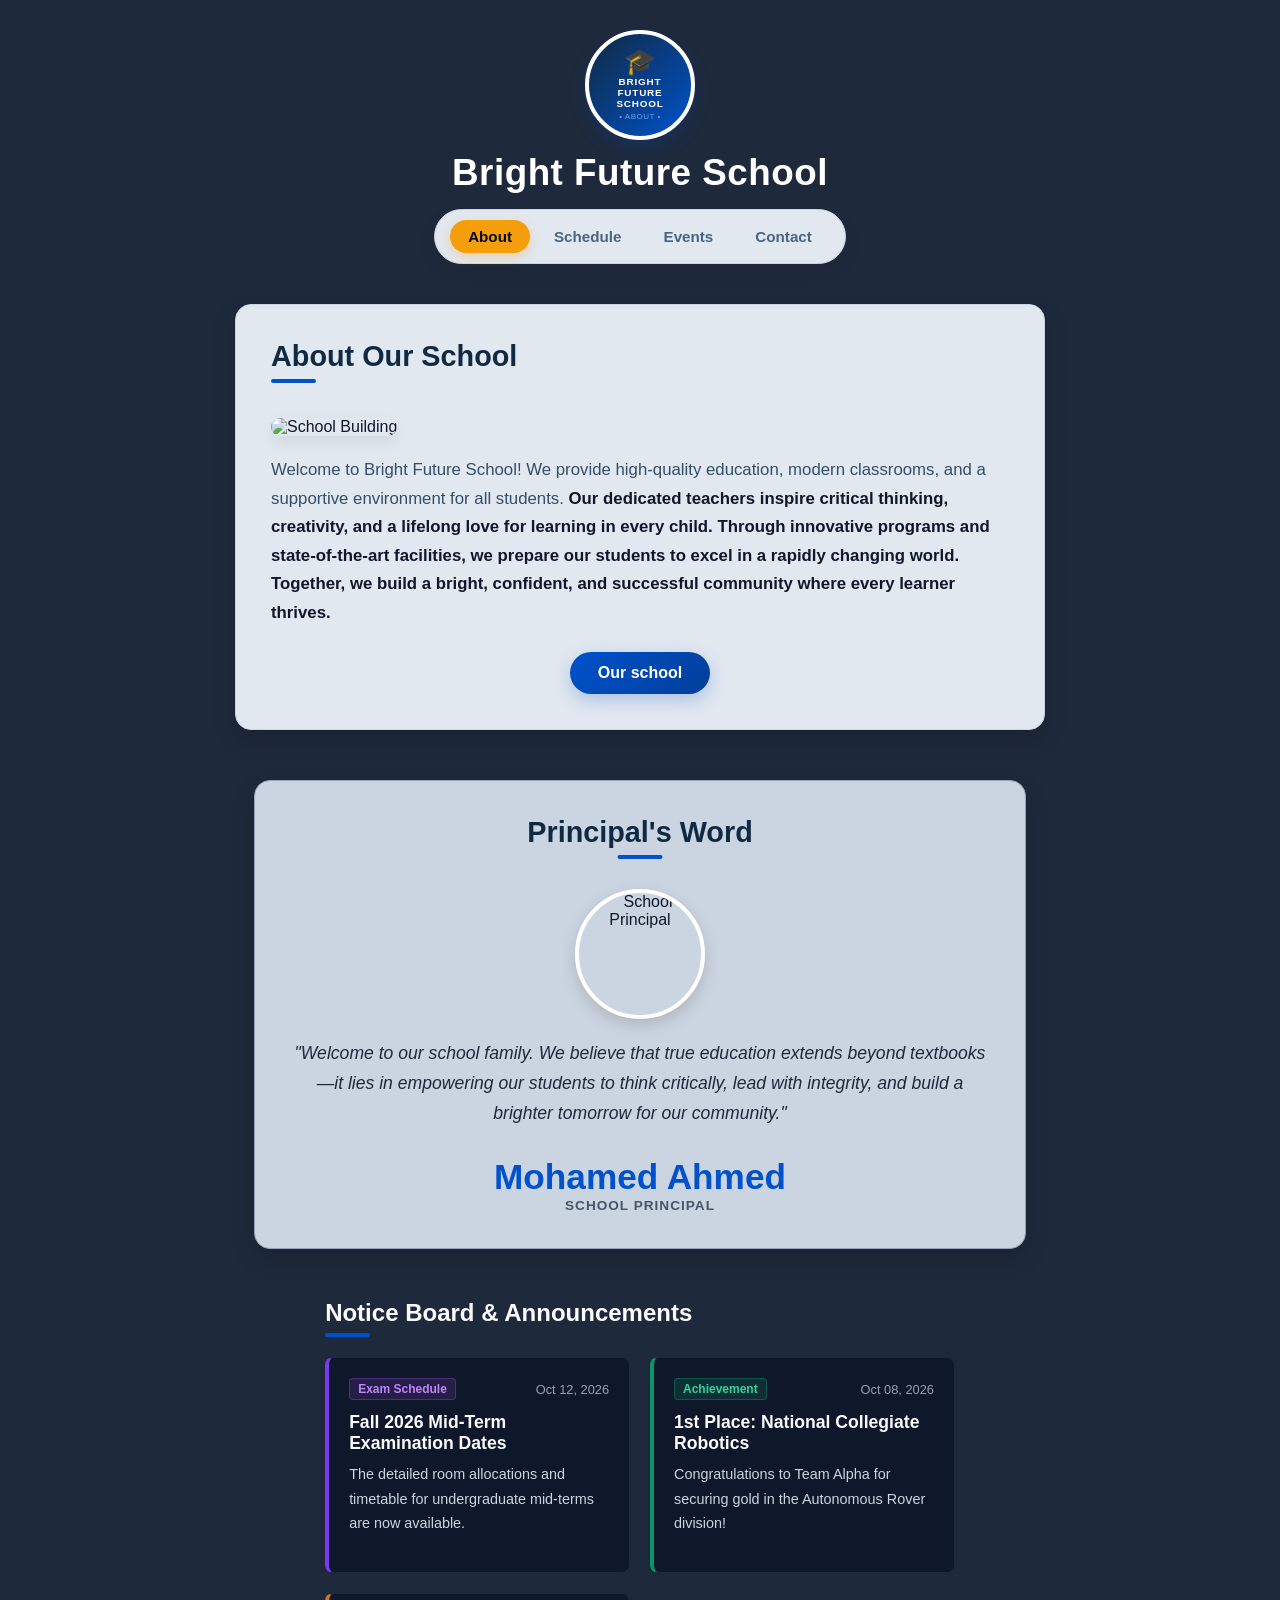
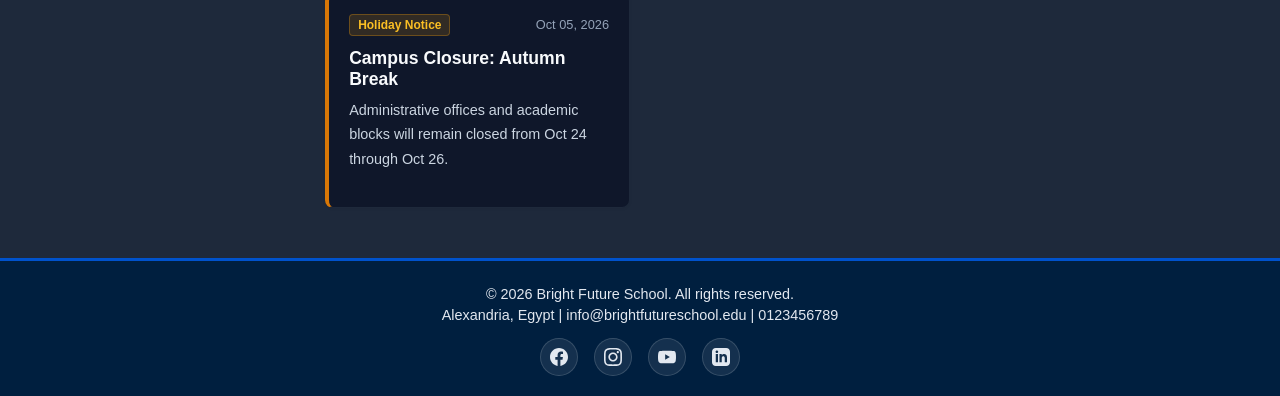
==== commit c805fd57: "Update body styles for flexbox layout Refactor body styles to use flexbox layout and adjust padding." ====
--- a/index.html
+++ b/index.html
@@ -15,14 +15,24 @@
             scroll-behavior: smooth;
         }
 
-        body {
-            background: #1e293b; /* Lighter dark blue (Slate 800) */
-            color: #f8fafc;
-            min-height: 100vh;
-            padding-bottom: 60px;
-        }
-
-        /* --- BRANDING & HEADER --- */
+html {
+    height: 100%;
+}
+
+body {
+    background: #1e293b;
+    color: #f8fafc;
+    min-height: 100vh;
+    display: flex;
+    flex-direction: column;
+    margin: 0;
+    padding-bottom: 0; 
+}
+
+main {
+    flex: 1;
+}
+
         .header-container {
             display: flex;
             flex-direction: column;
